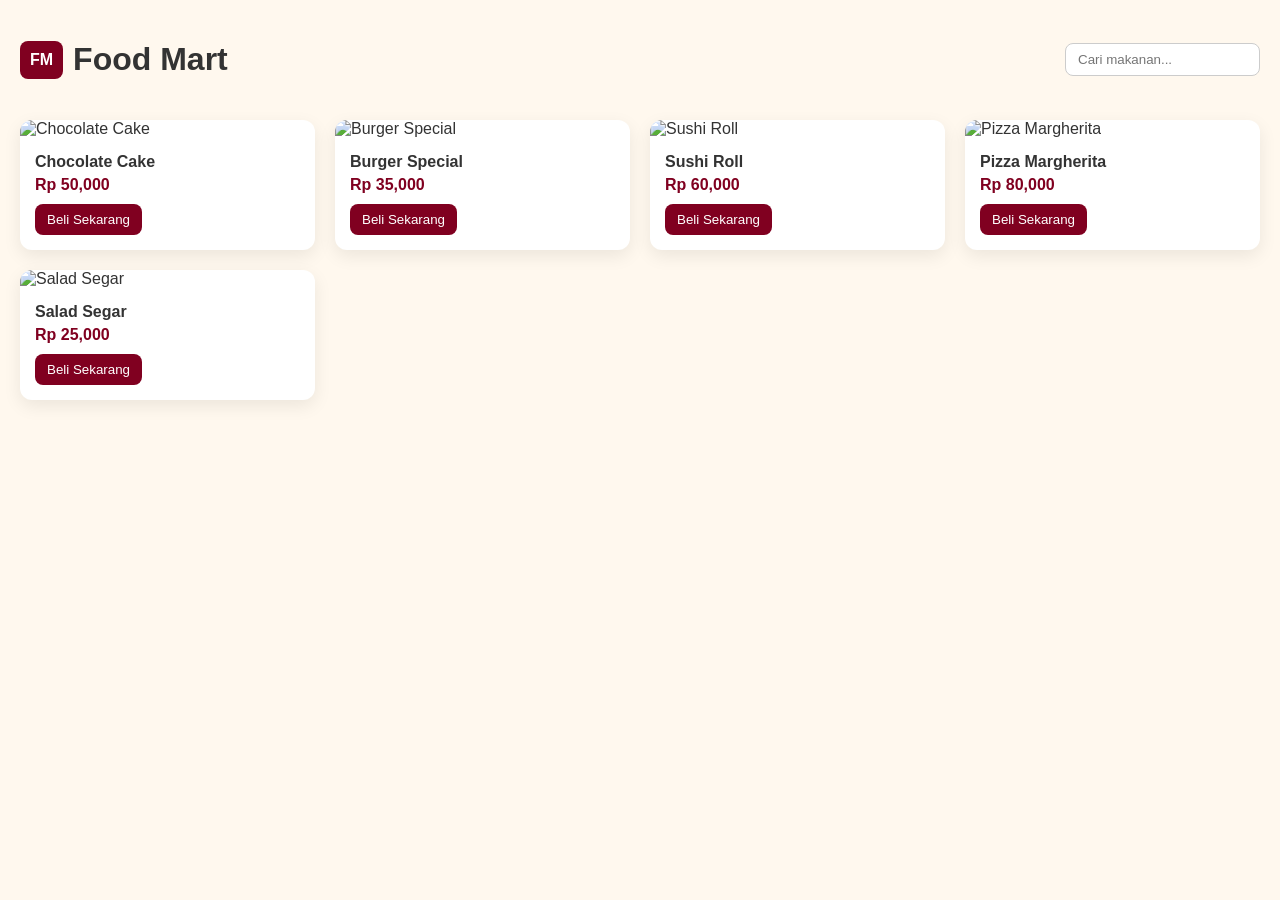
==== index.html @ 24c4ee25 "Create index.html" ====
<!doctype html>
<html lang="id">
<head>
  <meta charset="utf-8">
  <meta name="viewport" content="width=device-width, initial-scale=1">
  <title>Toko Makanan — Aneka Pilihan</title>
  <style>
    :root{
      --cream: #FFF8EE;
      --white: #ffffff;
      --maroon: #800020;
      --muted: #8a7b72;
      --shadow: 0 6px 18px rgba(16,16,16,0.08);
      font-family: 'Segoe UI', Arial, sans-serif;
    }
    body{
      margin:0;
      background: var(--cream);
      color:#333;
      padding:20px;
    }
    header{
      display:flex;
      justify-content:space-between;
      align-items:center;
      margin-bottom:20px;
    }
    .logo{
      display:flex;
      align-items:center;
      gap:10px;
    }
    .logo div{
      background:var(--maroon);
      color:var(--white);
      padding:10px;
      border-radius:8px;
      font-weight:bold;
    }
    .search input{
      padding:8px 12px;
      border-radius:8px;
      border:1px solid #ccc;
    }
    .grid{
      display:grid;
      grid-template-columns:repeat(auto-fit,minmax(250px,1fr));
      gap:20px;
    }
    .card{
      background:var(--white);
      border-radius:12px;
      overflow:hidden;
      box-shadow:var(--shadow);
      transition:transform 0.3s;
    }
    .card:hover{
      transform:translateY(-5px);
    }
    .card img{
      width:100%;
      height:160px;
      object-fit:cover;
      transition:transform 0.5s;
    }
    .card:hover img{
      transform:scale(1.05);
    }
    .card-body{
      padding:15px;
    }
    .title{
      font-weight:bold;
      margin-bottom:5px;
    }
    .price{
      color:var(--maroon);
      font-weight:bold;
      margin-bottom:10px;
    }
    button{
      padding:8px 12px;
      border:none;
      border-radius:8px;
      background:var(--maroon);
      color:var(--white);
      cursor:pointer;
      transition:background 0.3s;
    }
    button:hover{
      background:#a03040;
    }
  </style>
</head>
<body>
  <header>
    <div class="logo">
      <div>FM</div>
      <h1>Food Mart</h1>
    </div>
    <div class="search">
      <input type="text" id="search" placeholder="Cari makanan...">
    </div>
  </header>

  <main>
    <div class="grid" id="grid"></div>
  </main>

  <script>
    const products = [
      {name:'Chocolate Cake', price:50000, img:'https://images.unsplash.com/photo-1544025162-d76694265947?q=80&w=1200&auto=format&fit=crop'},
      {name:'Burger Special', price:35000, img:'https://images.unsplash.com/photo-1550547660-d9450f859349?q=80&w=1200&auto=format&fit=crop'},
      {name:'Sushi Roll', price:60000, img:'https://images.unsplash.com/photo-1553621042-f6e147245754?q=80&w=1200&auto=format&fit=crop'},
      {name:'Pizza Margherita', price:80000, img:'https://images.unsplash.com/photo-1601924579629-1e33d54f2f58?q=80&w=1200&auto=format&fit=crop'},
      {name:'Salad Segar', price:25000, img:'https://images.unsplash.com/photo-1556912998-6e5c3a3553af?q=80&w=1200&auto=format&fit=crop'}
    ];

    const grid = document.getElementById('grid');
    const searchInput = document.getElementById('search');

    function render(items){
      grid.innerHTML = '';
      items.forEach(p => {
        const card = document.createElement('div');
        card.className = 'card';
        card.innerHTML = `
          <img src="${p.img}" alt="${p.name}">
          <div class="card-body">
            <div class="title">${p.name}</div>
            <div class="price">Rp ${p.price.toLocaleString()}</div>
            <button>Beli Sekarang</button>
          </div>
        `;
        grid.appendChild(card);
      });
    }

    searchInput.addEventListener('input', e => {
      const val = e.target.value.toLowerCase();
      const filtered = products.filter(p => p.name.toLowerCase().includes(val));
      render(filtered);
    });

    render(products);
  </script>
</body>
</html>
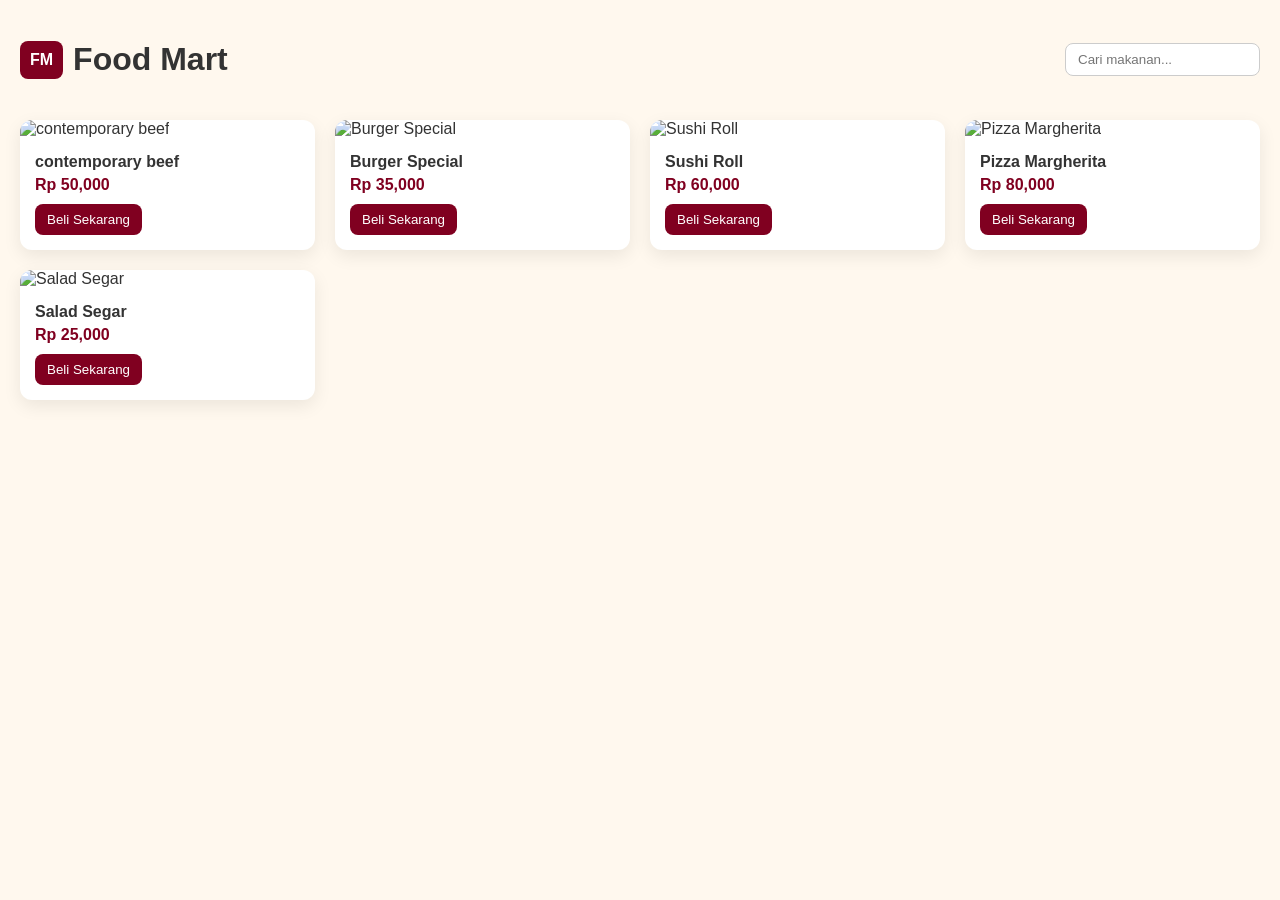
==== commit 5da1da4c: "Update index.html" ====
--- a/index.html
+++ b/index.html
@@ -3,7 +3,7 @@
 <head>
   <meta charset="utf-8">
   <meta name="viewport" content="width=device-width, initial-scale=1">
-  <title>Toko Makanan — Aneka Pilihan</title>
+  <title>makanan unik dan kekinian</title>
   <style>
     :root{
       --cream: #FFF8EE;
@@ -109,7 +109,7 @@
 
   <script>
     const products = [
-      {name:'Chocolate Cake', price:50000, img:'https://images.unsplash.com/photo-1544025162-d76694265947?q=80&w=1200&auto=format&fit=crop'},
+      {name:'contemporary beef', price:50000, img:'https://images.unsplash.com/photo-1544025162-d76694265947?q=80&w=1200&auto=format&fit=crop'},
       {name:'Burger Special', price:35000, img:'https://images.unsplash.com/photo-1550547660-d9450f859349?q=80&w=1200&auto=format&fit=crop'},
       {name:'Sushi Roll', price:60000, img:'https://images.unsplash.com/photo-1553621042-f6e147245754?q=80&w=1200&auto=format&fit=crop'},
       {name:'Pizza Margherita', price:80000, img:'https://images.unsplash.com/photo-1601924579629-1e33d54f2f58?q=80&w=1200&auto=format&fit=crop'},
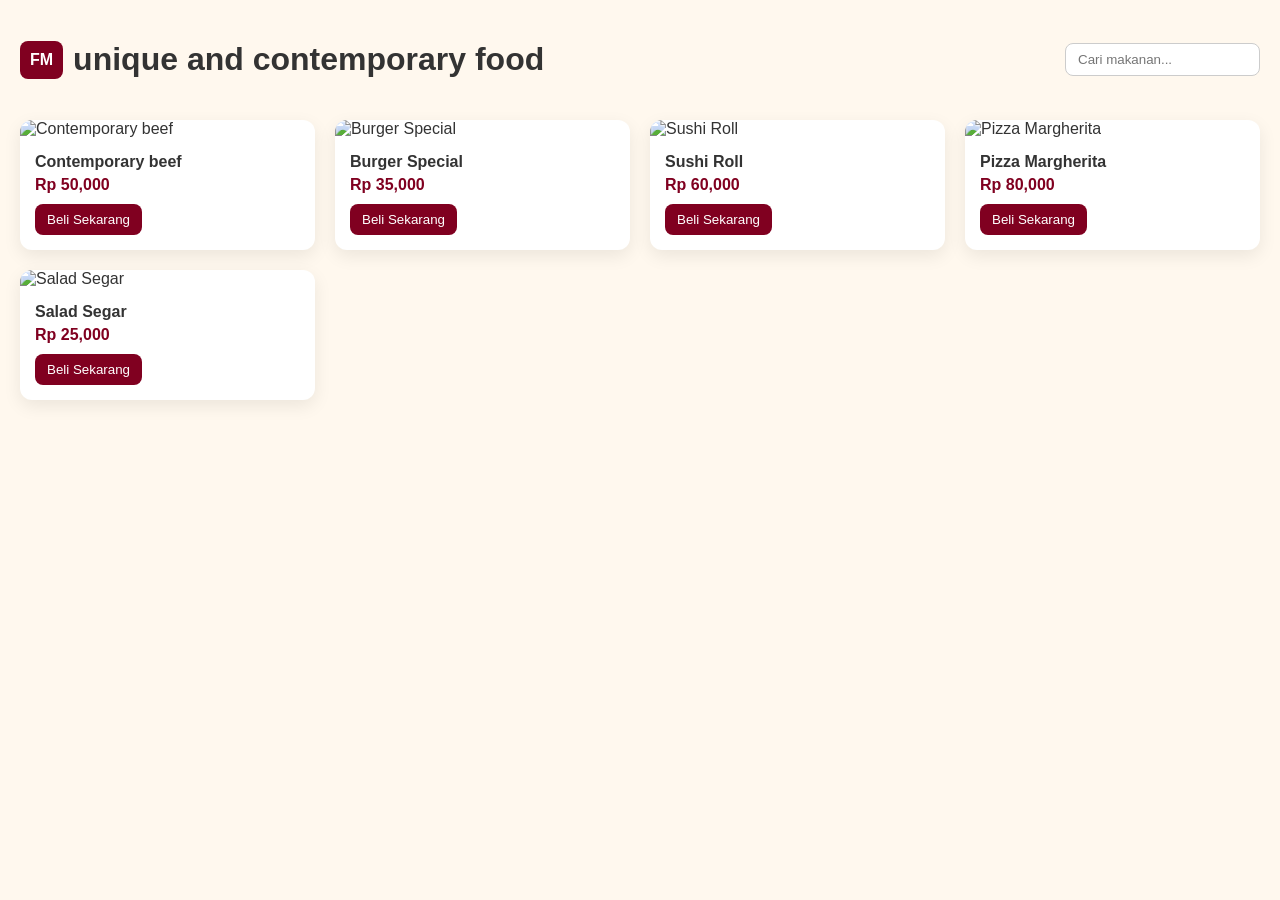
==== commit 95e1c1d0: "Update index.html" ====
--- a/index.html
+++ b/index.html
@@ -96,7 +96,7 @@
   <header>
     <div class="logo">
       <div>FM</div>
-      <h1>Food Mart</h1>
+      <h1>unique and contemporary food</h1>
     </div>
     <div class="search">
       <input type="text" id="search" placeholder="Cari makanan...">
@@ -109,7 +109,7 @@
 
   <script>
     const products = [
-      {name:'contemporary beef', price:50000, img:'https://images.unsplash.com/photo-1544025162-d76694265947?q=80&w=1200&auto=format&fit=crop'},
+      {name:'Contemporary beef', price:50000, img:'https://images.unsplash.com/photo-1544025162-d76694265947?q=80&w=1200&auto=format&fit=crop'},
       {name:'Burger Special', price:35000, img:'https://images.unsplash.com/photo-1550547660-d9450f859349?q=80&w=1200&auto=format&fit=crop'},
       {name:'Sushi Roll', price:60000, img:'https://images.unsplash.com/photo-1553621042-f6e147245754?q=80&w=1200&auto=format&fit=crop'},
       {name:'Pizza Margherita', price:80000, img:'https://images.unsplash.com/photo-1601924579629-1e33d54f2f58?q=80&w=1200&auto=format&fit=crop'},
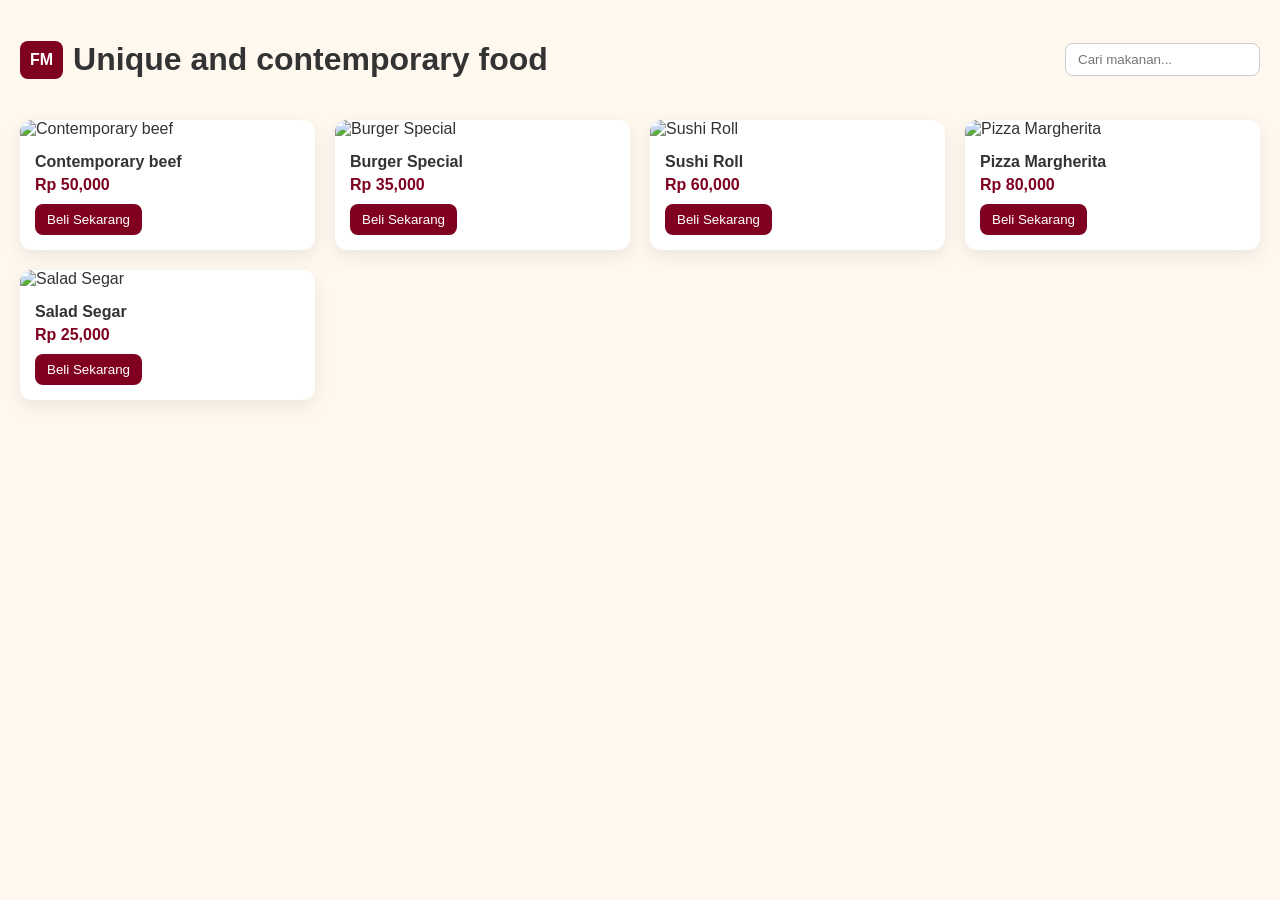
==== commit e28d04e6: "Update index.html" ====
--- a/index.html
+++ b/index.html
@@ -96,7 +96,7 @@
   <header>
     <div class="logo">
       <div>FM</div>
-      <h1>unique and contemporary food</h1>
+      <h1>Unique and contemporary food</h1>
     </div>
     <div class="search">
       <input type="text" id="search" placeholder="Cari makanan...">
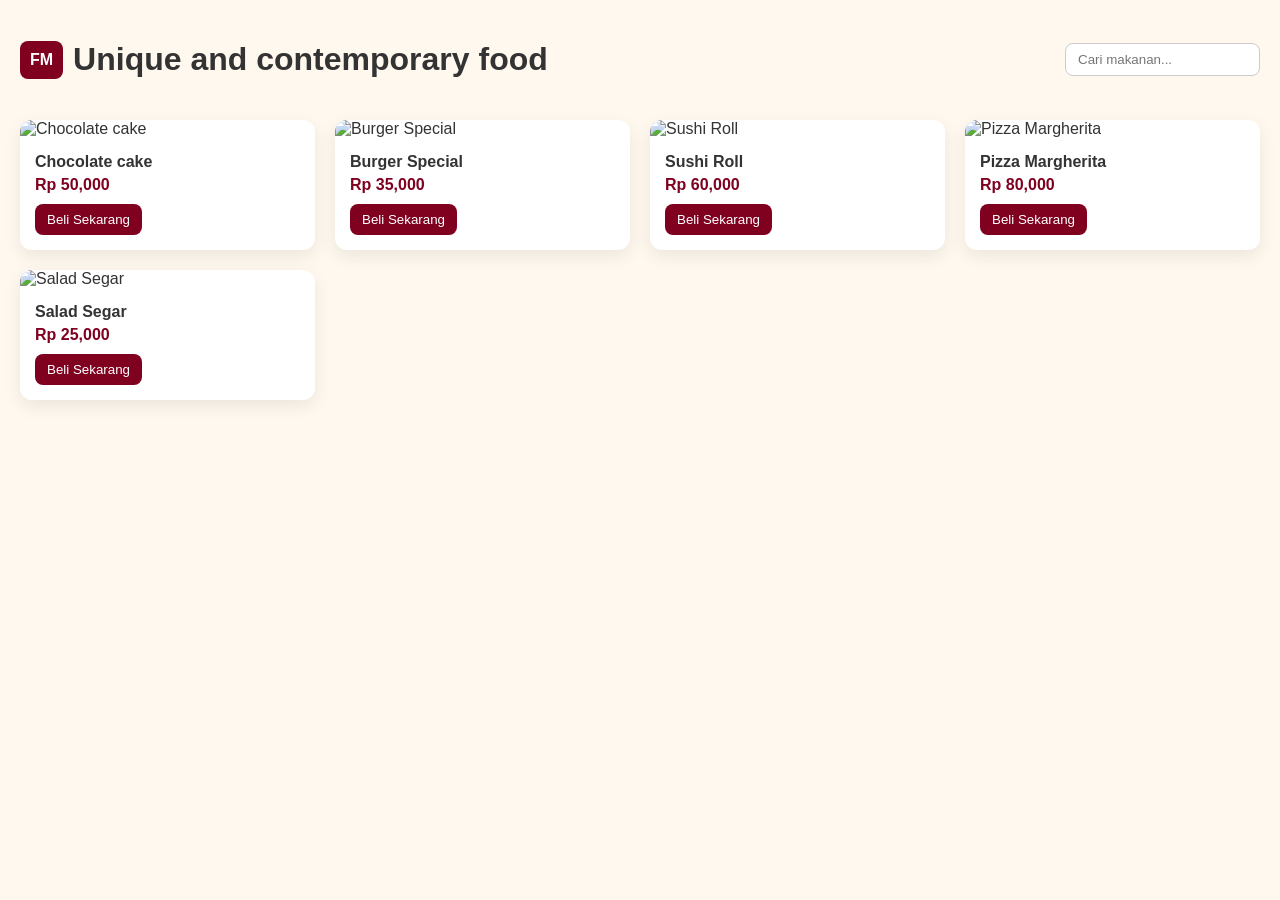
==== commit fbdb1c15: "Update index.html" ====
--- a/index.html
+++ b/index.html
@@ -109,7 +109,7 @@
 
   <script>
     const products = [
-      {name:'Contemporary beef', price:50000, img:'https://images.unsplash.com/photo-1544025162-d76694265947?q=80&w=1200&auto=format&fit=crop'},
+      {name:'Chocolate cake', price:50000, img:'https://images.unsplash.com/photo-1544025162-d76694265947?q=80&w=1200&auto=format&fit=crop'},
       {name:'Burger Special', price:35000, img:'https://images.unsplash.com/photo-1550547660-d9450f859349?q=80&w=1200&auto=format&fit=crop'},
       {name:'Sushi Roll', price:60000, img:'https://images.unsplash.com/photo-1553621042-f6e147245754?q=80&w=1200&auto=format&fit=crop'},
       {name:'Pizza Margherita', price:80000, img:'https://images.unsplash.com/photo-1601924579629-1e33d54f2f58?q=80&w=1200&auto=format&fit=crop'},
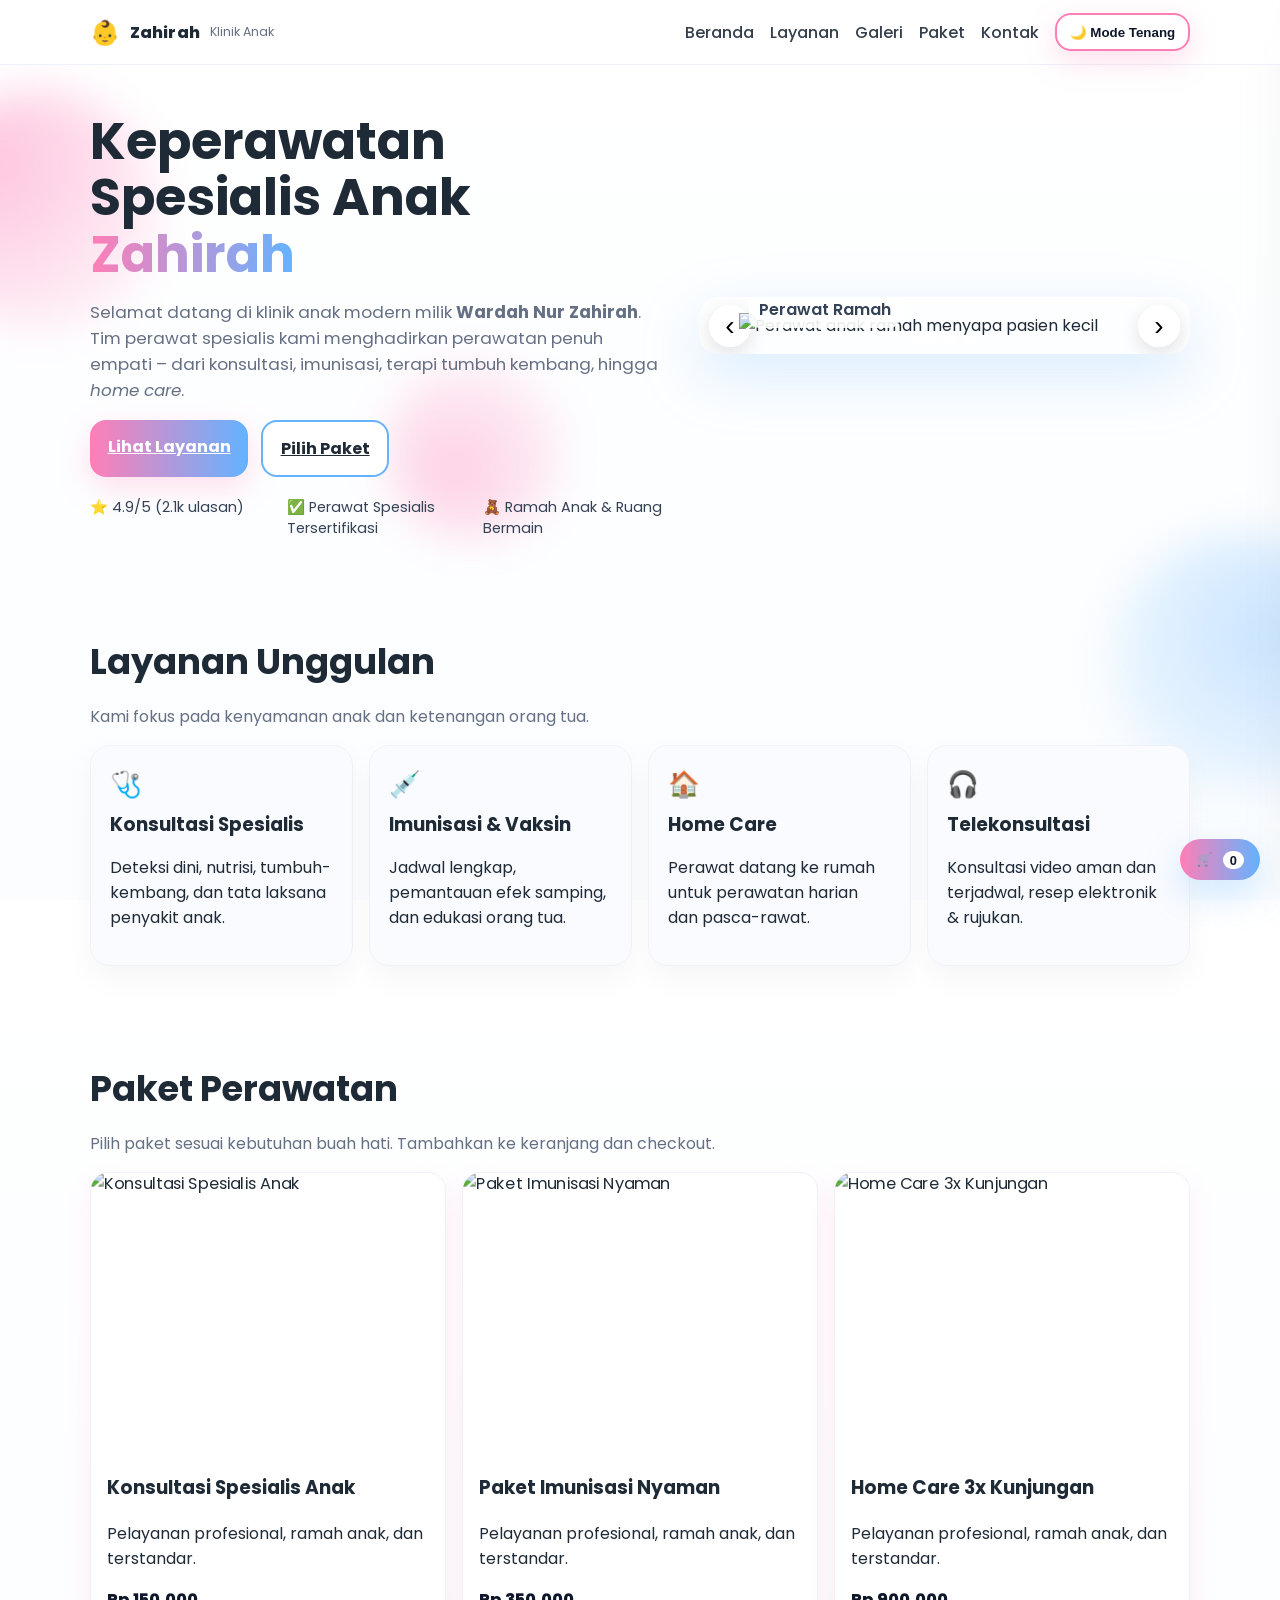
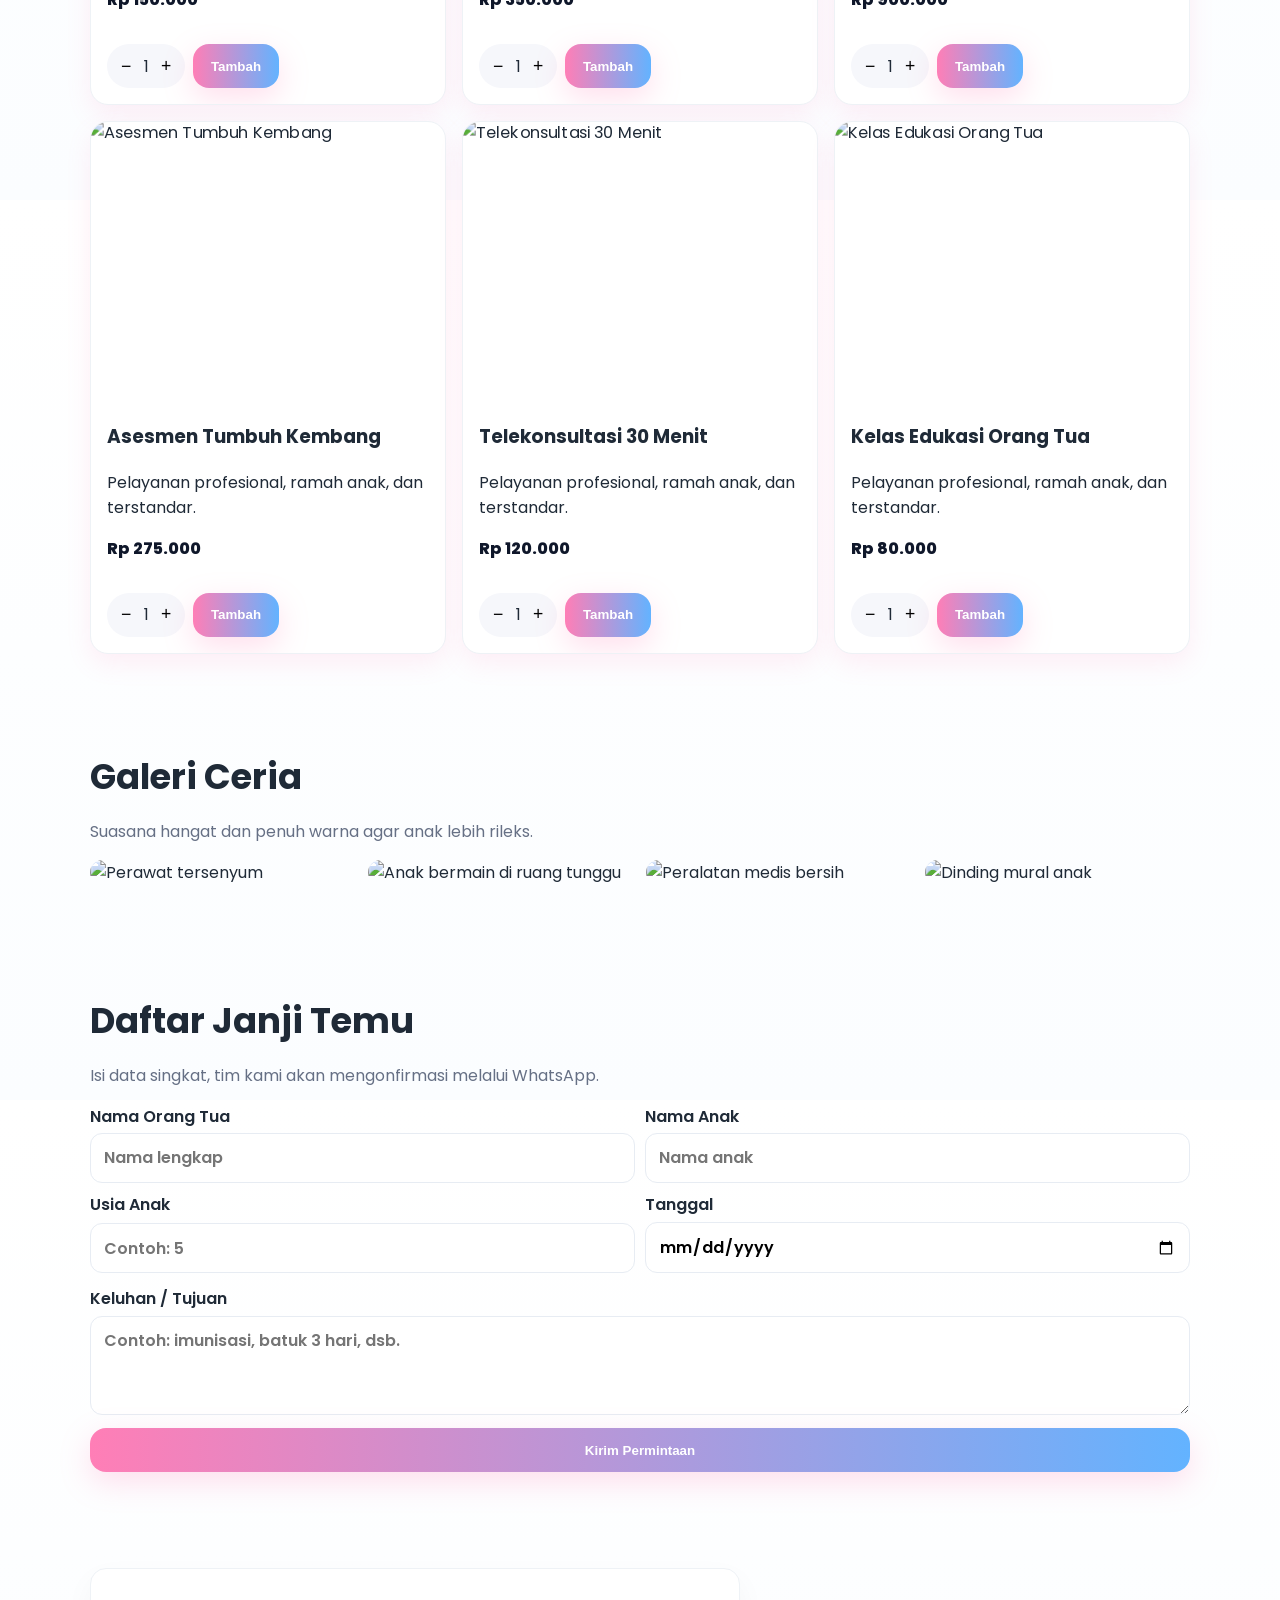
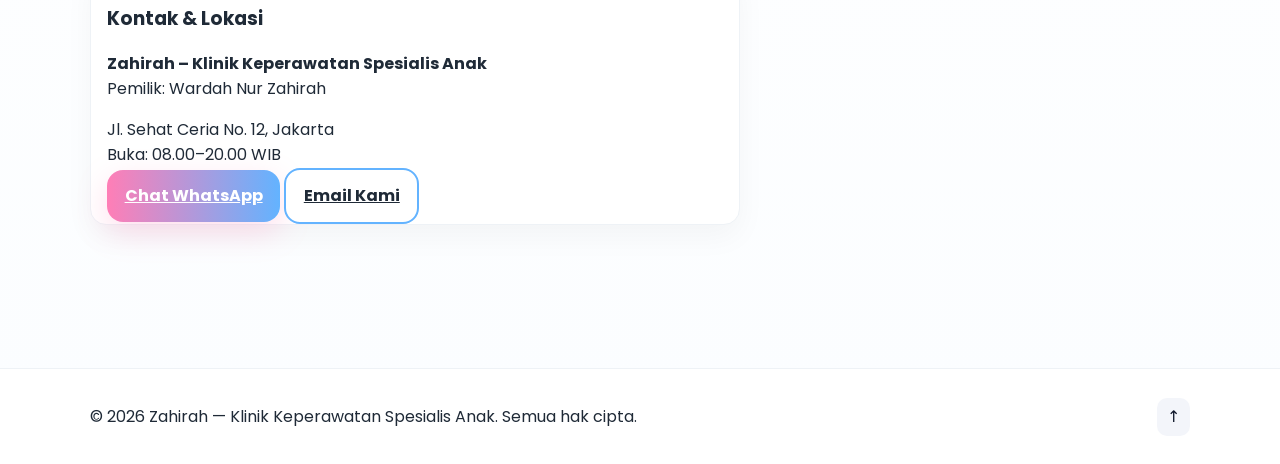
==== commit 1102da0c: "Add files via upload" ====
--- a/index.html
+++ b/index.html
@@ -1,148 +1,232 @@
-<!doctype html>
+<!DOCTYPE html>
 <html lang="id">
 <head>
-  <meta charset="utf-8">
-  <meta name="viewport" content="width=device-width, initial-scale=1">
-  <title>makanan unik dan kekinian</title>
-  <style>
-    :root{
-      --cream: #FFF8EE;
-      --white: #ffffff;
-      --maroon: #800020;
-      --muted: #8a7b72;
-      --shadow: 0 6px 18px rgba(16,16,16,0.08);
-      font-family: 'Segoe UI', Arial, sans-serif;
-    }
-    body{
-      margin:0;
-      background: var(--cream);
-      color:#333;
-      padding:20px;
-    }
-    header{
-      display:flex;
-      justify-content:space-between;
-      align-items:center;
-      margin-bottom:20px;
-    }
-    .logo{
-      display:flex;
-      align-items:center;
-      gap:10px;
-    }
-    .logo div{
-      background:var(--maroon);
-      color:var(--white);
-      padding:10px;
-      border-radius:8px;
-      font-weight:bold;
-    }
-    .search input{
-      padding:8px 12px;
-      border-radius:8px;
-      border:1px solid #ccc;
-    }
-    .grid{
-      display:grid;
-      grid-template-columns:repeat(auto-fit,minmax(250px,1fr));
-      gap:20px;
-    }
-    .card{
-      background:var(--white);
-      border-radius:12px;
-      overflow:hidden;
-      box-shadow:var(--shadow);
-      transition:transform 0.3s;
-    }
-    .card:hover{
-      transform:translateY(-5px);
-    }
-    .card img{
-      width:100%;
-      height:160px;
-      object-fit:cover;
-      transition:transform 0.5s;
-    }
-    .card:hover img{
-      transform:scale(1.05);
-    }
-    .card-body{
-      padding:15px;
-    }
-    .title{
-      font-weight:bold;
-      margin-bottom:5px;
-    }
-    .price{
-      color:var(--maroon);
-      font-weight:bold;
-      margin-bottom:10px;
-    }
-    button{
-      padding:8px 12px;
-      border:none;
-      border-radius:8px;
-      background:var(--maroon);
-      color:var(--white);
-      cursor:pointer;
-      transition:background 0.3s;
-    }
-    button:hover{
-      background:#a03040;
-    }
-  </style>
+  <meta charset="UTF-8" />
+  <meta name="viewport" content="width=device-width, initial-scale=1.0"/>
+  <title>Klinik Keperawatan Spesialis Anak – Zahirah</title>
+  <meta name="description" content="Zahirah — Klinik Keperawatan Spesialis Anak oleh Wardah Nur Zahirah. Layanan ramah anak, perawat spesialis, konsultasi, imunisasi, home care, dan telekonsultasi.">
+  <link rel="preconnect" href="https://fonts.googleapis.com">
+  <link rel="preconnect" href="https://fonts.gstatic.com" crossorigin>
+  <link href="https://fonts.googleapis.com/css2?family=Poppins:wght@300;400;500;600;700;800&display=swap" rel="stylesheet">
+  <link rel="stylesheet" href="./assets/style.css"/>
 </head>
 <body>
-  <header>
-    <div class="logo">
-      <div>FM</div>
-      <h1>Unique and contemporary food</h1>
+  <header class="header">
+    <nav class="nav container">
+      <a href="#" class="brand">
+        <span class="brand-logo" aria-hidden="true">👶</span>
+        <span class="brand-name">Zahirah</span>
+        <span class="brand-tag">Klinik Anak</span>
+      </a>
+      <button class="nav-toggle" aria-label="Buka menu">
+        <span></span><span></span><span></span>
+      </button>
+      <div class="nav-menu" id="nav-menu">
+        <a href="#home">Beranda</a>
+        <a href="#services">Layanan</a>
+        <a href="#gallery">Galeri</a>
+        <a href="#shop">Paket</a>
+        <a href="#contact">Kontak</a>
+        <button class="btn small calm-toggle" id="calmToggle" aria-pressed="false" title="Mode Tenang untuk anak">
+          🌙 Mode Tenang
+        </button>
+      </div>
+    </nav>
+  </header>
+
+  <!-- Floating decor -->
+  <div class="float float-a" aria-hidden="true"></div>
+  <div class="float float-b" aria-hidden="true"></div>
+  <div class="float float-c" aria-hidden="true"></div>
+
+  <main>
+    <!-- HERO -->
+    <section id="home" class="hero container">
+      <div class="hero-text">
+        <h1>
+          Keperawatan Spesialis Anak <span class="grad">Zahirah</span>
+        </h1>
+        <p>
+          Selamat datang di klinik anak modern milik <b>Wardah Nur Zahirah</b>.
+          Tim perawat spesialis kami menghadirkan perawatan penuh empati – dari
+          konsultasi, imunisasi, terapi tumbuh kembang, hingga <i>home care</i>.
+        </p>
+        <div class="hero-cta">
+          <a href="#services" class="btn">Lihat Layanan</a>
+          <a href="#shop" class="btn outline">Pilih Paket</a>
+        </div>
+        <div class="trust">
+          <div>⭐ 4.9/5 (2.1k ulasan)</div>
+          <div>✅ Perawat Spesialis Tersertifikasi</div>
+          <div>🧸 Ramah Anak & Ruang Bermain</div>
+        </div>
+      </div>
+      <div class="hero-media">
+        <div class="slider" aria-roledescription="carousel" aria-label="Galeri klinik anak">
+          <button class="slider-btn prev" aria-label="Sebelumnya">‹</button>
+          <div class="slides">
+            <figure class="slide is-active">
+              <img src="https://images.unsplash.com/photo-1584515933487-779824d29309?q=80&w=1200&auto=format&fit=crop" alt="Perawat anak ramah menyapa pasien kecil"/>
+              <figcaption>Perawat Ramah</figcaption>
+            </figure>
+            <figure class="slide">
+              <img src="https://images.unsplash.com/photo-1582719478250-c89cae4dc85b?q=80&w=1200&auto=format&fit=crop" alt="Ruang pemeriksaan anak yang ceria"/>
+              <figcaption>Ruang Ceria</figcaption>
+            </figure>
+            <figure class="slide">
+              <img src="https://images.unsplash.com/photo-1580281657527-47e05d89cc85?q=80&w=1200&auto=format&fit=crop" alt="Imunisasi anak dengan teknik tanpa takut"/>
+              <figcaption>Imunisasi Nyaman</figcaption>
+            </figure>
+          </div>
+          <button class="slider-btn next" aria-label="Berikutnya">›</button>
+          <div class="dots" role="tablist" aria-label="Slide picker"></div>
+        </div>
+      </div>
+    </section>
+
+    <!-- SERVICES -->
+    <section id="services" class="section container">
+      <header class="section-head">
+        <h2>Layanan Unggulan</h2>
+        <p>Kami fokus pada kenyamanan anak dan ketenangan orang tua.</p>
+      </header>
+      <div class="cards">
+        <article class="card reveal">
+          <div class="card-icon">🩺</div>
+          <h3>Konsultasi Spesialis</h3>
+          <p>Deteksi dini, nutrisi, tumbuh-kembang, dan tata laksana penyakit anak.</p>
+        </article>
+        <article class="card reveal">
+          <div class="card-icon">💉</div>
+          <h3>Imunisasi & Vaksin</h3>
+          <p>Jadwal lengkap, pemantauan efek samping, dan edukasi orang tua.</p>
+        </article>
+        <article class="card reveal">
+          <div class="card-icon">🏠</div>
+          <h3>Home Care</h3>
+          <p>Perawat datang ke rumah untuk perawatan harian dan pasca-rawat.</p>
+        </article>
+        <article class="card reveal">
+          <div class="card-icon">🎧</div>
+          <h3>Telekonsultasi</h3>
+          <p>Konsultasi video aman dan terjadwal, resep elektronik & rujukan.</p>
+        </article>
+      </div>
+    </section>
+
+    <!-- SHOP / PACKAGES -->
+    <section id="shop" class="section container">
+      <header class="section-head">
+        <h2>Paket Perawatan</h2>
+        <p>Pilih paket sesuai kebutuhan buah hati. Tambahkan ke keranjang dan checkout.</p>
+      </header>
+      <div class="shop-grid" id="products">
+        <!-- Products injected by JS -->
+      </div>
+
+      <aside class="cart-panel" id="cartPanel" aria-hidden="true">
+        <div class="cart-head">
+          <h3>Keranjang</h3>
+          <button class="icon-btn" id="closeCart" aria-label="Tutup keranjang">✕</button>
+        </div>
+        <div class="cart-body" id="cartItems"></div>
+        <div class="cart-foot">
+          <div class="total"><span>Total</span><strong id="cartTotal">Rp0</strong></div>
+          <button class="btn full" id="checkoutBtn">Checkout</button>
+        </div>
+      </aside>
+
+      <button class="cart-fab" id="openCart" aria-label="Buka keranjang">
+        🛒 <span class="badge" id="cartCount">0</span>
+      </button>
+    </section>
+
+    <!-- GALLERY -->
+    <section id="gallery" class="section container">
+      <header class="section-head">
+        <h2>Galeri Ceria</h2>
+        <p>Suasana hangat dan penuh warna agar anak lebih rileks.</p>
+      </header>
+      <div class="masonry">
+        <img src="https://images.unsplash.com/photo-1494790108377-be9c29b29330?q=80&w=1200&auto=format&fit=crop" alt="Perawat tersenyum"/>
+        <img src="https://images.unsplash.com/photo-1600959907703-125ba1374a12?q=80&w=1200&auto=format&fit=crop" alt="Anak bermain di ruang tunggu"/>
+        <img src="https://images.unsplash.com/photo-1581056771101-24c5f9b3d6b2?q=80&w=1200&auto=format&fit=crop" alt="Peralatan medis bersih"/>
+        <img src="https://images.unsplash.com/photo-1542736667-069246bdbc74?q=80&w=1200&auto=format&fit=crop" alt="Dinding mural anak"/>
+      </div>
+    </section>
+
+    <!-- APPOINTMENT -->
+    <section id="appointment" class="section container">
+      <header class="section-head">
+        <h2>Daftar Janji Temu</h2>
+        <p>Isi data singkat, tim kami akan mengonfirmasi melalui WhatsApp.</p>
+      </header>
+      <form class="form" id="apptForm">
+        <div class="grid">
+          <label>Nama Orang Tua
+            <input type="text" name="parent" required placeholder="Nama lengkap"/>
+          </label>
+          <label>Nama Anak
+            <input type="text" name="child" required placeholder="Nama anak"/>
+          </label>
+          <label>Usia Anak
+            <input type="number" name="age" min="0" max="18" required placeholder="Contoh: 5"/>
+          </label>
+          <label>Tanggal
+            <input type="date" name="date" required/>
+          </label>
+        </div>
+        <label>Keluhan / Tujuan
+          <textarea name="notes" rows="3" placeholder="Contoh: imunisasi, batuk 3 hari, dsb."></textarea>
+        </label>
+        <button class="btn" type="submit">Kirim Permintaan</button>
+      </form>
+      <div class="toast" id="apptToast" role="status" aria-live="polite">Permintaan janji temu terkirim ✅</div>
+    </section>
+
+    <!-- CONTACT -->
+    <section id="contact" class="section container contact">
+      <div class="contact-card">
+        <h3>Kontak & Lokasi</h3>
+        <p><strong>Zahirah – Klinik Keperawatan Spesialis Anak</strong><br/>Pemilik: Wardah Nur Zahirah</p>
+        <p>Jl. Sehat Ceria No. 12, Jakarta<br/>Buka: 08.00–20.00 WIB</p>
+        <div class="contact-actions">
+          <a class="btn" href="https://wa.me/6281234567890" target="_blank" rel="noreferrer">Chat WhatsApp</a>
+          <a class="btn outline" href="mailto:hello@zahirah.clinic">Email Kami</a>
+        </div>
+      </div>
+      <iframe title="Peta Lokasi" src="https://maps.google.com/maps?q=Jakarta&t=m&z=12&output=embed&iwloc=near" loading="lazy"></iframe>
+    </section>
+
+    <footer class="footer">
+      <div class="container footer-inner">
+        <p>© <span id="year"></span> Zahirah — Klinik Keperawatan Spesialis Anak. Semua hak cipta.</p>
+        <a href="#home" class="top-link" aria-label="Kembali ke atas">↑</a>
+      </div>
+    </footer>
+  </main>
+
+  <!-- CHECKOUT MODAL -->
+  <div class="modal" id="checkoutModal" aria-hidden="true" role="dialog" aria-labelledby="coTitle">
+    <div class="modal-dialog">
+      <button class="icon-btn modal-close" id="closeCheckout" aria-label="Tutup">✕</button>
+      <h3 id="coTitle">Checkout</h3>
+      <div id="orderSummary" class="order-summary"></div>
+      <form id="checkoutForm" class="form compact">
+        <label>Nama Lengkap
+          <input type="text" name="name" required/>
+        </label>
+        <label>No. WhatsApp
+          <input type="tel" name="phone" required placeholder="08xxxxxxxxxx"/>
+        </label>
+        <label>Catatan
+          <textarea name="note" rows="2" placeholder="Contoh: alergi obat, waktu kunjungan"></textarea>
+        </label>
+        <button class="btn full" type="submit">Buat Pesanan</button>
+      </form>
     </div>
-    <div class="search">
-      <input type="text" id="search" placeholder="Cari makanan...">
-    </div>
-  </header>
-
-  <main>
-    <div class="grid" id="grid"></div>
-  </main>
-
-  <script>
-    const products = [
-      {name:'Chocolate cake', price:50000, img:'https://images.unsplash.com/photo-1544025162-d76694265947?q=80&w=1200&auto=format&fit=crop'},
-      {name:'Burger Special', price:35000, img:'https://images.unsplash.com/photo-1550547660-d9450f859349?q=80&w=1200&auto=format&fit=crop'},
-      {name:'Sushi Roll', price:60000, img:'https://images.unsplash.com/photo-1553621042-f6e147245754?q=80&w=1200&auto=format&fit=crop'},
-      {name:'Pizza Margherita', price:80000, img:'https://images.unsplash.com/photo-1601924579629-1e33d54f2f58?q=80&w=1200&auto=format&fit=crop'},
-      {name:'Salad Segar', price:25000, img:'https://images.unsplash.com/photo-1556912998-6e5c3a3553af?q=80&w=1200&auto=format&fit=crop'}
-    ];
-
-    const grid = document.getElementById('grid');
-    const searchInput = document.getElementById('search');
-
-    function render(items){
-      grid.innerHTML = '';
-      items.forEach(p => {
-        const card = document.createElement('div');
-        card.className = 'card';
-        card.innerHTML = `
-          <img src="${p.img}" alt="${p.name}">
-          <div class="card-body">
-            <div class="title">${p.name}</div>
-            <div class="price">Rp ${p.price.toLocaleString()}</div>
-            <button>Beli Sekarang</button>
-          </div>
-        `;
-        grid.appendChild(card);
-      });
-    }
-
-    searchInput.addEventListener('input', e => {
-      const val = e.target.value.toLowerCase();
-      const filtered = products.filter(p => p.name.toLowerCase().includes(val));
-      render(filtered);
-    });
-
-    render(products);
-  </script>
+  </div>
+
+  <script src="./assets/app.js" defer></script>
 </body>
 </html>
--- a/assets/style.css
+++ b/assets/style.css
@@ -0,0 +1,154 @@
+/* ========== THEME ========== */
+:root{
+  --pink:#ff7eb6;
+  --pink-2:#ff98c4;
+  --sky:#63b3ff;
+  --sky-2:#8ac7ff;
+  --bg:#ffffff;
+  --ink:#1f2a37;
+  --muted:#667085;
+  --card:#fafbff;
+  --ring: 0 0 0 6px rgba(99,179,255,.15);
+}
+*{box-sizing:border-box}
+html,body{height:100%}
+body{
+  margin:0;
+  font-family:Poppins,system-ui,-apple-system,Segoe UI,Roboto,Ubuntu,Cantarell,'Helvetica Neue',Arial,'Noto Sans',sans-serif;
+  color:var(--ink);
+  background:linear-gradient(180deg,#ffffff 0%, #fbfdff 100%);
+  overflow-x:hidden;
+}
+img{max-width:100%; display:block}
+
+/* layout */
+.container{width:min(1100px, 92%); margin-inline:auto}
+.header{position:sticky; top:0; z-index:50; backdrop-filter:saturate(180%) blur(8px); background:rgba(255,255,255,.7); border-bottom:1px solid #eef2f6}
+.nav{display:flex; align-items:center; justify-content:space-between; height:64px}
+.brand{display:flex; align-items:center; gap:.6rem; text-decoration:none; color:inherit}
+.brand-logo{font-size:1.5rem}
+.brand-name{font-weight:800; letter-spacing:.2px}
+.brand-tag{font-size:.78rem; color:var(--muted)}
+.nav-toggle{display:none; background:transparent; border:0; padding:.4rem .2rem; cursor:pointer}
+.nav-toggle span{display:block; width:22px; height:2px; background:var(--ink); margin:5px 0; transition:.3s}
+.nav-menu{display:flex; gap:1rem; align-items:center}
+.nav-menu a{color:var(--ink); text-decoration:none; font-weight:500; opacity:.9}
+.nav-menu a:hover{opacity:1}
+.btn{background:linear-gradient(90deg,var(--pink),var(--sky)); color:#fff; border:0; padding:.9rem 1.1rem; border-radius:16px; font-weight:700; cursor:pointer; box-shadow:0 10px 30px rgba(255,126,182,.25); transition:.25s}
+.btn:hover{transform:translateY(-1px)}
+.btn:focus{outline:none; box-shadow:var(--ring)}
+.btn.outline{background:#fff; color:var(--ink); border:2px solid var(--sky); box-shadow:none}
+.btn.small{padding:.6rem .8rem; font-weight:600}
+.btn.full{width:100%}
+
+/* floating decor */
+.float{position:fixed; border-radius:999px; filter:blur(20px); opacity:.45; z-index:0; animation:drift 10s ease-in-out infinite alternate}
+.float-a{width:240px; height:240px; background:radial-gradient(circle at 30% 30%, var(--pink), transparent); top:10%; left:-80px}
+.float-b{width:260px; height:260px; background:radial-gradient(circle at 60% 40%, var(--sky-2), transparent); bottom:12%; right:-90px; animation-duration:13s}
+.float-c{width:180px; height:180px; background:radial-gradient(circle at 40% 60%, var(--pink-2), transparent); bottom:40%; left:30%; animation-duration:16s}
+@keyframes drift{to{transform:translateY(20px) translateX(10px)}}
+
+/* HERO */
+.hero{display:grid; grid-template-columns:1.1fr .9fr; gap:2rem; align-items:center; padding:3rem 0; position:relative; z-index:1}
+.hero h1{font-size:clamp(2rem,4vw,3.2rem); line-height:1.1; margin:0 0 .5rem}
+.grad{background:linear-gradient(90deg,var(--pink),var(--sky)); -webkit-background-clip:text; background-clip:text; color:transparent}
+.hero p{color:var(--muted); font-size:1.05rem}
+.hero-cta{display:flex; gap:.8rem; margin:1rem 0 1.2rem}
+.trust{display:grid; grid-template-columns:repeat(3,1fr); gap:.8rem; font-size:.9rem; color:#344256}
+.hero-media{position:relative}
+.slider{position:relative; border-radius:20px; overflow:hidden; box-shadow:0 20px 60px rgba(99,179,255,.25)}
+.slides{display:flex; transition:transform .5s ease}
+.slide{min-width:100%; position:relative}
+.slide figcaption{position:absolute; left:10px; bottom:10px; background:rgba(255,255,255,.9); padding:.4rem .6rem; border-radius:10px; font-weight:600; color:#344256}
+.slider-btn{position:absolute; top:50%; transform:translateY(-50%); border:0; background:rgba(255,255,255,.85); width:42px; height:42px; border-radius:50%; font-size:28px; cursor:pointer; display:grid; place-items:center; box-shadow:0 6px 20px rgba(0,0,0,.12)}
+.slider-btn:hover{background:#fff}
+.slider .prev{left:10px}
+.slider .next{right:10px}
+.dots{position:absolute; left:0; right:0; bottom:10px; display:flex; gap:8px; justify-content:center}
+.dots button{width:10px; height:10px; border-radius:999px; border:0; background:rgba(255,255,255,.7); cursor:pointer}
+.dots button[aria-selected="true"]{width:22px; background:#fff}
+
+/* Sections */
+.section{padding:3rem 0}
+.section-head h2{margin:0 0 .4rem; font-size:clamp(1.6rem,3vw,2.2rem)}
+.section-head p{color:var(--muted)}
+.cards{display:grid; grid-template-columns:repeat(4,1fr); gap:1rem}
+.card{background:var(--card); border:1px solid #eef2f6; border-radius:20px; padding:1.2rem; box-shadow:0 12px 30px rgba(0,0,0,.04); transform:translateY(8px); opacity:0; transition:.6s}
+.card.reveal.visible{transform:translateY(0); opacity:1}
+.card-icon{font-size:1.6rem; margin-bottom:.4rem}
+.card h3{margin:.2rem 0 .3rem}
+
+/* Shop */
+.shop-grid{display:grid; grid-template-columns:repeat(3,1fr); gap:1rem; margin-top:1rem}
+.product{background:#fff; border:1px solid #eef2f6; border-radius:18px; overflow:hidden; display:flex; flex-direction:column; box-shadow:0 10px 24px rgba(255,126,182,.12)}
+.product .media{aspect-ratio: 4 / 3; overflow:hidden}
+.product .media img{width:100%; height:100%; object-fit:cover; transform:scale(1.02); transition:.6s}
+.product:hover .media img{transform:scale(1.06)}
+.product .body{padding:1rem}
+.price{font-weight:800; color:#0f172a}
+.add{margin-top:auto; padding:1rem; display:flex; gap:.5rem}
+.qty{display:flex; align-items:center; gap:.4rem; background:#f6f7fb; border-radius:999px; padding:.3rem .5rem}
+.qty button{border:0; background:transparent; font-size:1.1rem; cursor:pointer}
+
+/* Cart panel */
+.cart-fab{position:fixed; right:20px; bottom:20px; z-index:40; border:0; border-radius:999px; padding:.8rem 1rem; background:linear-gradient(90deg,var(--pink),var(--sky)); color:#fff; font-weight:800; box-shadow:0 14px 36px rgba(99,179,255,.3); cursor:pointer}
+.badge{background:#fff; color:#0f172a; border-radius:999px; padding:.1rem .45rem; margin-left:.35rem; font-size:.8rem; font-weight:800}
+.cart-panel{position:fixed; right:0; top:0; width:min(380px, 92%); height:100%; background:#fff; box-shadow:-20px 0 60px rgba(0,0,0,.08); transform:translateX(110%); transition:.4s; z-index:45; display:flex; flex-direction:column}
+.cart-panel.open{transform:translateX(0)}
+.cart-head{display:flex; align-items:center; justify-content:space-between; padding:1rem 1rem; border-bottom:1px solid #eef2f6}
+.cart-body{flex:1; overflow:auto; padding:1rem; display:grid; gap:.8rem}
+.cart-item{display:grid; grid-template-columns:64px 1fr auto; gap:.6rem; align-items:center; border:1px solid #eef2f6; border-radius:12px; padding:.6rem}
+.cart-item img{width:64px; height:64px; object-fit:cover; border-radius:10px}
+.cart-foot{padding:1rem; border-top:1px solid #eef2f6; display:grid; gap:.6rem}
+.total{display:flex; align-items:center; justify-content:space-between}
+.icon-btn{border:0; background:#f3f5fa; padding:.4rem .6rem; border-radius:10px; cursor:pointer}
+
+/* Modal */
+.modal{position:fixed; inset:0; background:rgba(15,23,42,.4); display:grid; place-items:center; opacity:0; visibility:hidden; transition:.3s; z-index:60}
+.modal.open{opacity:1; visibility:visible}
+.modal-dialog{width:min(520px, 92%); background:#fff; border-radius:16px; padding:1rem; box-shadow:0 20px 60px rgba(0,0,0,.2); position:relative}
+.modal-close{position:absolute; right:.6rem; top:.6rem}
+.order-summary{background:#f8faff; border:1px dashed #d7e6ff; padding:.8rem; border-radius:12px; margin:.6rem 0; max-height:180px; overflow:auto}
+
+/* Forms */
+.form{display:grid; gap:.8rem}
+.form.compact .btn{margin-top:.4rem}
+.form .grid{display:grid; grid-template-columns:repeat(2,1fr); gap:.6rem}
+label{display:grid; gap:.3rem; font-weight:600}
+input, textarea{border:1px solid #e7ecf3; border-radius:12px; padding:.7rem .8rem; font:inherit}
+input:focus, textarea:focus{outline:none; box-shadow:var(--ring); border-color:#b7d8ff}
+
+/* Gallery */
+.masonry{columns:4 260px; column-gap:.8rem}
+.masonry img{width:100%; border-radius:16px; margin:0 0 .8rem; break-inside:avoid}
+
+/* Contact */
+.contact{display:grid; grid-template-columns:1.2fr .8fr; gap:1rem; align-items:start}
+.contact-card{background:#fff; border:1px solid #eef2f6; border-radius:16px; padding:1rem; box-shadow:0 12px 30px rgba(0,0,0,.04)}
+.contact iframe{width:100%; height:320px; border:none; border-radius:16px}
+
+/* Footer */
+.footer{border-top:1px solid #eef2f6; padding:1.2rem 0; margin-top:2rem; background:#fff}
+.footer-inner{display:flex; align-items:center; justify-content:space-between}
+.top-link{text-decoration:none; background:#f3f5fa; padding:.4rem .6rem; border-radius:10px; color:#0f172a}
+
+/* Calm mode */
+body.calm{--pink:#ffd1e5; --sky:#cde6ff; --ink:#243448; --muted:#5e6d7e}
+.calm-toggle{border:2px solid var(--pink); background:#fff; color:#0f172a}
+
+/* Responsive */
+@media (max-width: 900px){
+  .hero{grid-template-columns:1fr; padding:2rem 0}
+  .trust{grid-template-columns:1fr; gap:.3rem}
+  .cards{grid-template-columns:repeat(2,1fr)}
+  .shop-grid{grid-template-columns:repeat(2,1fr)}
+  .contact{grid-template-columns:1fr}
+}
+@media (max-width: 720px){
+  .nav-toggle{display:block}
+  .nav-menu{position:fixed; inset:64px 0 auto 0; background:#fff; flex-direction:column; padding:1rem; transform:translateY(-120%); transition:.3s; border-bottom:1px solid #eef2f6}
+  .nav-menu.open{transform:translateY(0)}
+  .masonry{columns:2 160px}
+  .cards{grid-template-columns:1fr}
+  .shop-grid{grid-template-columns:1fr}
+}
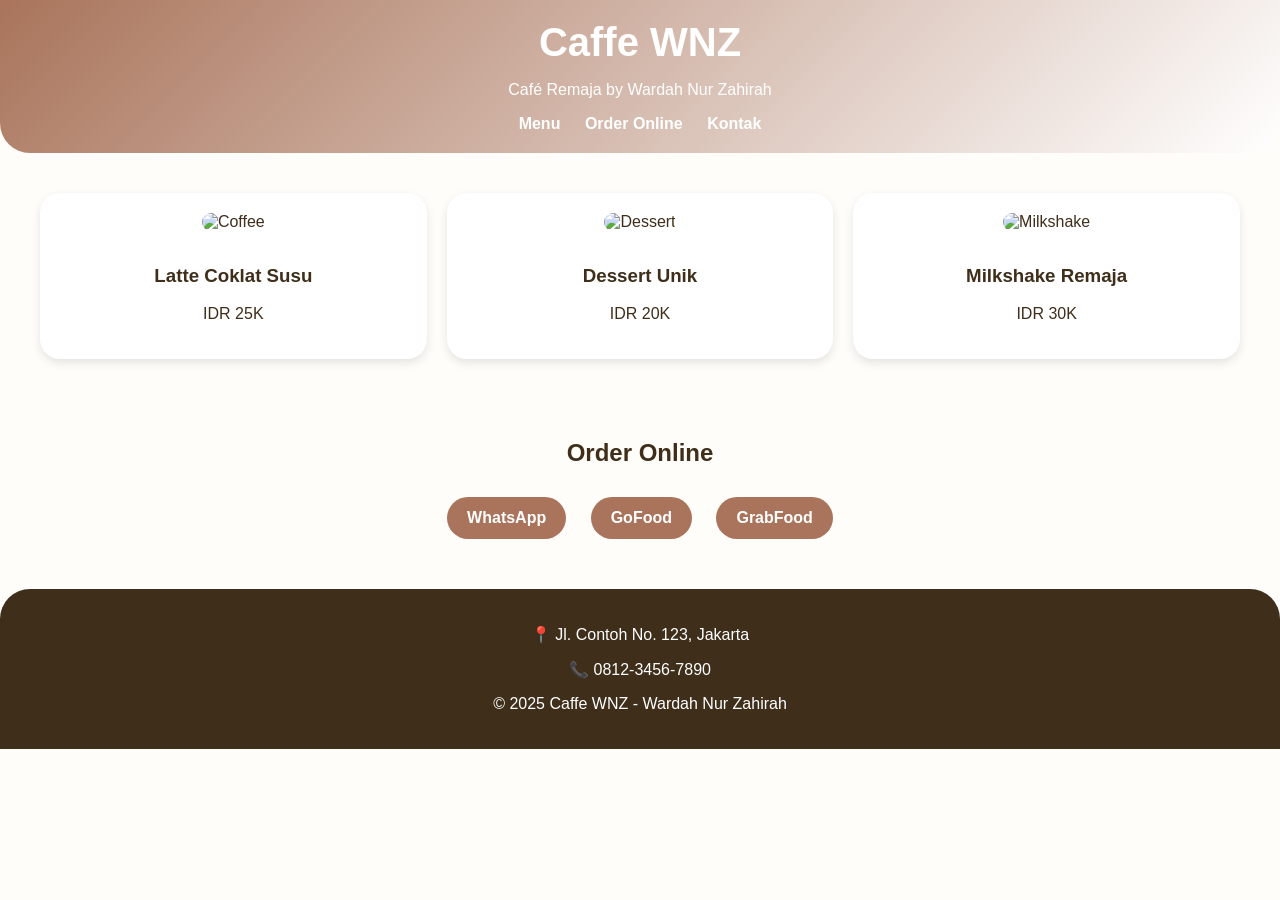
==== commit 7aeded32: "Add files via upload" ====
--- a/index.html
+++ b/index.html
@@ -1,232 +1,133 @@
 <!DOCTYPE html>
 <html lang="id">
 <head>
-  <meta charset="UTF-8" />
-  <meta name="viewport" content="width=device-width, initial-scale=1.0"/>
-  <title>Klinik Keperawatan Spesialis Anak – Zahirah</title>
-  <meta name="description" content="Zahirah — Klinik Keperawatan Spesialis Anak oleh Wardah Nur Zahirah. Layanan ramah anak, perawat spesialis, konsultasi, imunisasi, home care, dan telekonsultasi.">
-  <link rel="preconnect" href="https://fonts.googleapis.com">
-  <link rel="preconnect" href="https://fonts.gstatic.com" crossorigin>
-  <link href="https://fonts.googleapis.com/css2?family=Poppins:wght@300;400;500;600;700;800&display=swap" rel="stylesheet">
-  <link rel="stylesheet" href="./assets/style.css"/>
+  <meta charset="UTF-8">
+  <meta name="viewport" content="width=device-width, initial-scale=1.0">
+  <title>Caffe WNZ - Anak Remaja</title>
+  <style>
+    body {
+      font-family: 'Poppins', sans-serif;
+      margin: 0;
+      background-color: #fffdf9;
+      color: #3e2e1a;
+    }
+    header {
+      background: linear-gradient(135deg, #a9745b, #fff);
+      padding: 20px;
+      text-align: center;
+      color: white;
+      border-bottom-left-radius: 30px;
+      border-bottom-right-radius: 30px;
+    }
+    header h1 {
+      margin: 0;
+      font-size: 2.5rem;
+      font-weight: bold;
+    }
+    nav {
+      margin-top: 15px;
+    }
+    nav a {
+      text-decoration: none;
+      margin: 0 10px;
+      color: #fff;
+      font-weight: bold;
+      transition: 0.3s;
+    }
+    nav a:hover {
+      color: #ffd7b5;
+    }
+    .menu {
+      display: grid;
+      grid-template-columns: repeat(auto-fit, minmax(250px, 1fr));
+      gap: 20px;
+      padding: 40px;
+    }
+    .card {
+      background: #fff;
+      border-radius: 20px;
+      padding: 20px;
+      text-align: center;
+      box-shadow: 0 4px 10px rgba(0,0,0,0.1);
+      transition: transform 0.3s ease;
+    }
+    .card:hover {
+      transform: translateY(-5px);
+    }
+    .card img {
+      max-width: 100%;
+      border-radius: 15px;
+      margin-bottom: 15px;
+    }
+    .order-buttons {
+      text-align: center;
+      margin: 40px 0;
+    }
+    .order-buttons a {
+      display: inline-block;
+      margin: 10px;
+      padding: 12px 20px;
+      border-radius: 30px;
+      background-color: #a9745b;
+      color: #fff;
+      font-weight: bold;
+      text-decoration: none;
+      transition: 0.3s;
+    }
+    .order-buttons a:hover {
+      background-color: #d4a373;
+    }
+    footer {
+      background-color: #3e2e1a;
+      color: #fff;
+      text-align: center;
+      padding: 20px;
+      margin-top: 40px;
+      border-top-left-radius: 30px;
+      border-top-right-radius: 30px;
+    }
+  </style>
 </head>
 <body>
-  <header class="header">
-    <nav class="nav container">
-      <a href="#" class="brand">
-        <span class="brand-logo" aria-hidden="true">👶</span>
-        <span class="brand-name">Zahirah</span>
-        <span class="brand-tag">Klinik Anak</span>
-      </a>
-      <button class="nav-toggle" aria-label="Buka menu">
-        <span></span><span></span><span></span>
-      </button>
-      <div class="nav-menu" id="nav-menu">
-        <a href="#home">Beranda</a>
-        <a href="#services">Layanan</a>
-        <a href="#gallery">Galeri</a>
-        <a href="#shop">Paket</a>
-        <a href="#contact">Kontak</a>
-        <button class="btn small calm-toggle" id="calmToggle" aria-pressed="false" title="Mode Tenang untuk anak">
-          🌙 Mode Tenang
-        </button>
-      </div>
+  <header>
+    <h1>Caffe WNZ</h1>
+    <p>Café Remaja by Wardah Nur Zahirah</p>
+    <nav>
+      <a href="#menu">Menu</a>
+      <a href="#order">Order Online</a>
+      <a href="#contact">Kontak</a>
     </nav>
   </header>
 
-  <!-- Floating decor -->
-  <div class="float float-a" aria-hidden="true"></div>
-  <div class="float float-b" aria-hidden="true"></div>
-  <div class="float float-c" aria-hidden="true"></div>
+  <section id="menu" class="menu">
+    <div class="card">
+      <img src="https://source.unsplash.com/400x300/?coffee" alt="Coffee">
+      <h3>Latte Coklat Susu</h3>
+      <p>IDR 25K</p>
+    </div>
+    <div class="card">
+      <img src="https://source.unsplash.com/400x300/?dessert" alt="Dessert">
+      <h3>Dessert Unik</h3>
+      <p>IDR 20K</p>
+    </div>
+    <div class="card">
+      <img src="https://source.unsplash.com/400x300/?milkshake" alt="Milkshake">
+      <h3>Milkshake Remaja</h3>
+      <p>IDR 30K</p>
+    </div>
+  </section>
 
-  <main>
-    <!-- HERO -->
-    <section id="home" class="hero container">
-      <div class="hero-text">
-        <h1>
-          Keperawatan Spesialis Anak <span class="grad">Zahirah</span>
-        </h1>
-        <p>
-          Selamat datang di klinik anak modern milik <b>Wardah Nur Zahirah</b>.
-          Tim perawat spesialis kami menghadirkan perawatan penuh empati – dari
-          konsultasi, imunisasi, terapi tumbuh kembang, hingga <i>home care</i>.
-        </p>
-        <div class="hero-cta">
-          <a href="#services" class="btn">Lihat Layanan</a>
-          <a href="#shop" class="btn outline">Pilih Paket</a>
-        </div>
-        <div class="trust">
-          <div>⭐ 4.9/5 (2.1k ulasan)</div>
-          <div>✅ Perawat Spesialis Tersertifikasi</div>
-          <div>🧸 Ramah Anak & Ruang Bermain</div>
-        </div>
-      </div>
-      <div class="hero-media">
-        <div class="slider" aria-roledescription="carousel" aria-label="Galeri klinik anak">
-          <button class="slider-btn prev" aria-label="Sebelumnya">‹</button>
-          <div class="slides">
-            <figure class="slide is-active">
-              <img src="https://images.unsplash.com/photo-1584515933487-779824d29309?q=80&w=1200&auto=format&fit=crop" alt="Perawat anak ramah menyapa pasien kecil"/>
-              <figcaption>Perawat Ramah</figcaption>
-            </figure>
-            <figure class="slide">
-              <img src="https://images.unsplash.com/photo-1582719478250-c89cae4dc85b?q=80&w=1200&auto=format&fit=crop" alt="Ruang pemeriksaan anak yang ceria"/>
-              <figcaption>Ruang Ceria</figcaption>
-            </figure>
-            <figure class="slide">
-              <img src="https://images.unsplash.com/photo-1580281657527-47e05d89cc85?q=80&w=1200&auto=format&fit=crop" alt="Imunisasi anak dengan teknik tanpa takut"/>
-              <figcaption>Imunisasi Nyaman</figcaption>
-            </figure>
-          </div>
-          <button class="slider-btn next" aria-label="Berikutnya">›</button>
-          <div class="dots" role="tablist" aria-label="Slide picker"></div>
-        </div>
-      </div>
-    </section>
+  <section id="order" class="order-buttons">
+    <h2>Order Online</h2>
+    <a href="https://wa.me/6281234567890" target="_blank">WhatsApp</a>
+    <a href="https://gofood.co.id" target="_blank">GoFood</a>
+    <a href="https://grab.com/id/food/" target="_blank">GrabFood</a>
+  </section>
 
-    <!-- SERVICES -->
-    <section id="services" class="section container">
-      <header class="section-head">
-        <h2>Layanan Unggulan</h2>
-        <p>Kami fokus pada kenyamanan anak dan ketenangan orang tua.</p>
-      </header>
-      <div class="cards">
-        <article class="card reveal">
-          <div class="card-icon">🩺</div>
-          <h3>Konsultasi Spesialis</h3>
-          <p>Deteksi dini, nutrisi, tumbuh-kembang, dan tata laksana penyakit anak.</p>
-        </article>
-        <article class="card reveal">
-          <div class="card-icon">💉</div>
-          <h3>Imunisasi & Vaksin</h3>
-          <p>Jadwal lengkap, pemantauan efek samping, dan edukasi orang tua.</p>
-        </article>
-        <article class="card reveal">
-          <div class="card-icon">🏠</div>
-          <h3>Home Care</h3>
-          <p>Perawat datang ke rumah untuk perawatan harian dan pasca-rawat.</p>
-        </article>
-        <article class="card reveal">
-          <div class="card-icon">🎧</div>
-          <h3>Telekonsultasi</h3>
-          <p>Konsultasi video aman dan terjadwal, resep elektronik & rujukan.</p>
-        </article>
-      </div>
-    </section>
-
-    <!-- SHOP / PACKAGES -->
-    <section id="shop" class="section container">
-      <header class="section-head">
-        <h2>Paket Perawatan</h2>
-        <p>Pilih paket sesuai kebutuhan buah hati. Tambahkan ke keranjang dan checkout.</p>
-      </header>
-      <div class="shop-grid" id="products">
-        <!-- Products injected by JS -->
-      </div>
-
-      <aside class="cart-panel" id="cartPanel" aria-hidden="true">
-        <div class="cart-head">
-          <h3>Keranjang</h3>
-          <button class="icon-btn" id="closeCart" aria-label="Tutup keranjang">✕</button>
-        </div>
-        <div class="cart-body" id="cartItems"></div>
-        <div class="cart-foot">
-          <div class="total"><span>Total</span><strong id="cartTotal">Rp0</strong></div>
-          <button class="btn full" id="checkoutBtn">Checkout</button>
-        </div>
-      </aside>
-
-      <button class="cart-fab" id="openCart" aria-label="Buka keranjang">
-        🛒 <span class="badge" id="cartCount">0</span>
-      </button>
-    </section>
-
-    <!-- GALLERY -->
-    <section id="gallery" class="section container">
-      <header class="section-head">
-        <h2>Galeri Ceria</h2>
-        <p>Suasana hangat dan penuh warna agar anak lebih rileks.</p>
-      </header>
-      <div class="masonry">
-        <img src="https://images.unsplash.com/photo-1494790108377-be9c29b29330?q=80&w=1200&auto=format&fit=crop" alt="Perawat tersenyum"/>
-        <img src="https://images.unsplash.com/photo-1600959907703-125ba1374a12?q=80&w=1200&auto=format&fit=crop" alt="Anak bermain di ruang tunggu"/>
-        <img src="https://images.unsplash.com/photo-1581056771101-24c5f9b3d6b2?q=80&w=1200&auto=format&fit=crop" alt="Peralatan medis bersih"/>
-        <img src="https://images.unsplash.com/photo-1542736667-069246bdbc74?q=80&w=1200&auto=format&fit=crop" alt="Dinding mural anak"/>
-      </div>
-    </section>
-
-    <!-- APPOINTMENT -->
-    <section id="appointment" class="section container">
-      <header class="section-head">
-        <h2>Daftar Janji Temu</h2>
-        <p>Isi data singkat, tim kami akan mengonfirmasi melalui WhatsApp.</p>
-      </header>
-      <form class="form" id="apptForm">
-        <div class="grid">
-          <label>Nama Orang Tua
-            <input type="text" name="parent" required placeholder="Nama lengkap"/>
-          </label>
-          <label>Nama Anak
-            <input type="text" name="child" required placeholder="Nama anak"/>
-          </label>
-          <label>Usia Anak
-            <input type="number" name="age" min="0" max="18" required placeholder="Contoh: 5"/>
-          </label>
-          <label>Tanggal
-            <input type="date" name="date" required/>
-          </label>
-        </div>
-        <label>Keluhan / Tujuan
-          <textarea name="notes" rows="3" placeholder="Contoh: imunisasi, batuk 3 hari, dsb."></textarea>
-        </label>
-        <button class="btn" type="submit">Kirim Permintaan</button>
-      </form>
-      <div class="toast" id="apptToast" role="status" aria-live="polite">Permintaan janji temu terkirim ✅</div>
-    </section>
-
-    <!-- CONTACT -->
-    <section id="contact" class="section container contact">
-      <div class="contact-card">
-        <h3>Kontak & Lokasi</h3>
-        <p><strong>Zahirah – Klinik Keperawatan Spesialis Anak</strong><br/>Pemilik: Wardah Nur Zahirah</p>
-        <p>Jl. Sehat Ceria No. 12, Jakarta<br/>Buka: 08.00–20.00 WIB</p>
-        <div class="contact-actions">
-          <a class="btn" href="https://wa.me/6281234567890" target="_blank" rel="noreferrer">Chat WhatsApp</a>
-          <a class="btn outline" href="mailto:hello@zahirah.clinic">Email Kami</a>
-        </div>
-      </div>
-      <iframe title="Peta Lokasi" src="https://maps.google.com/maps?q=Jakarta&t=m&z=12&output=embed&iwloc=near" loading="lazy"></iframe>
-    </section>
-
-    <footer class="footer">
-      <div class="container footer-inner">
-        <p>© <span id="year"></span> Zahirah — Klinik Keperawatan Spesialis Anak. Semua hak cipta.</p>
-        <a href="#home" class="top-link" aria-label="Kembali ke atas">↑</a>
-      </div>
-    </footer>
-  </main>
-
-  <!-- CHECKOUT MODAL -->
-  <div class="modal" id="checkoutModal" aria-hidden="true" role="dialog" aria-labelledby="coTitle">
-    <div class="modal-dialog">
-      <button class="icon-btn modal-close" id="closeCheckout" aria-label="Tutup">✕</button>
-      <h3 id="coTitle">Checkout</h3>
-      <div id="orderSummary" class="order-summary"></div>
-      <form id="checkoutForm" class="form compact">
-        <label>Nama Lengkap
-          <input type="text" name="name" required/>
-        </label>
-        <label>No. WhatsApp
-          <input type="tel" name="phone" required placeholder="08xxxxxxxxxx"/>
-        </label>
-        <label>Catatan
-          <textarea name="note" rows="2" placeholder="Contoh: alergi obat, waktu kunjungan"></textarea>
-        </label>
-        <button class="btn full" type="submit">Buat Pesanan</button>
-      </form>
-    </div>
-  </div>
-
-  <script src="./assets/app.js" defer></script>
+  <footer id="contact">
+    <p>📍 Jl. Contoh No. 123, Jakarta</p>
+    <p>📞 0812-3456-7890</p>
+    <p>&copy; 2025 Caffe WNZ - Wardah Nur Zahirah</p>
+  </footer>
 </body>
 </html>
